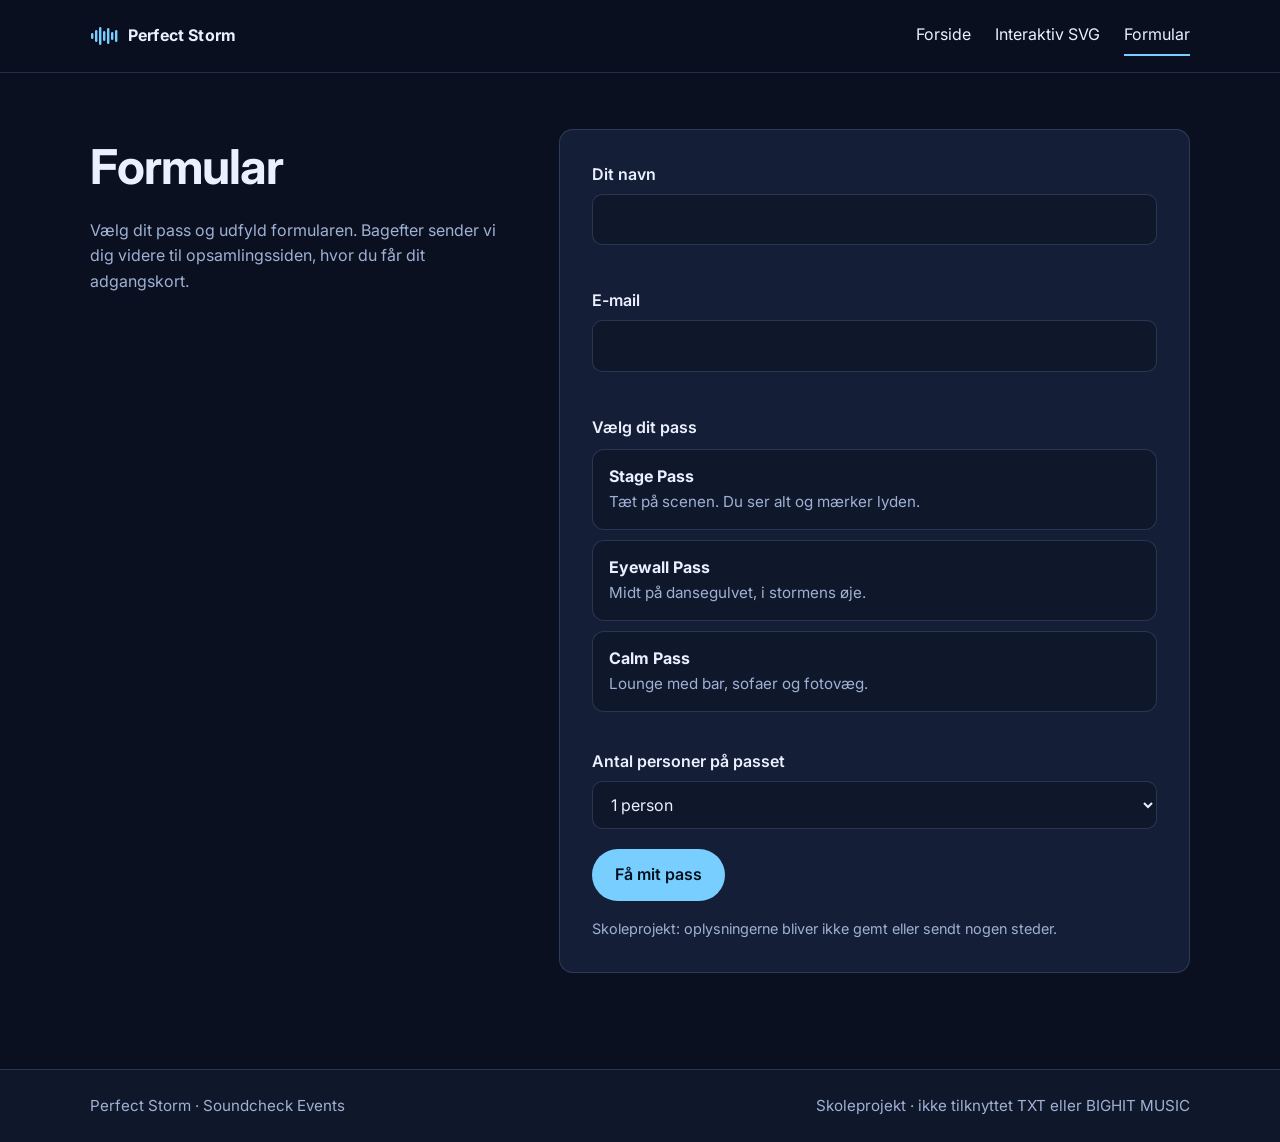
==== Main_file/formular.html @ 6b2913b9 "Actual stuff" ====
<!doctype html>
<html lang="da">
<head>
  <meta charset="utf-8">
  <meta name="viewport" content="width=device-width, initial-scale=1">
  <title>Formular | Perfect Storm Launch Party</title>
  <meta name="description" content="Få dit pass til Perfect Storm Launch Party.">
  <link rel="preconnect" href="https://fonts.googleapis.com">
  <link rel="preconnect" href="https://fonts.gstatic.com" crossorigin>
  <link href="https://fonts.googleapis.com/css2?family=Inter:wght@400;500;600;700;800&display=swap" rel="stylesheet">
  <link rel="stylesheet" href="css/style.css">
  <script src="js/config.js" defer></script>
  <script src="js/components.js" defer></script>
  <script src="js/formular.js" defer></script>
</head>
<body data-page="formular">

  <div id="site-header"></div>

  <main id="main" class="page">
    <div class="container split">

      <div>
        <h1>Formular</h1>
        <p class="intro">Vælg dit pass og udfyld formularen. Bagefter sender vi dig videre til opsamlingssiden, hvor du får dit adgangskort.</p>
      </div>

      <form id="rsvp" class="form-card" novalidate>

        <div class="field">
          <label for="guest-name">Dit navn</label>
          <input id="guest-name" name="guest" type="text" autocomplete="name" maxlength="60" required aria-describedby="err-guest">
          <p class="error" id="err-guest" aria-live="polite"></p>
        </div>

        <div class="field">
          <label for="guest-email">E-mail</label>
          <input id="guest-email" name="email" type="email" autocomplete="email" required aria-describedby="err-email">
          <p class="error" id="err-email" aria-live="polite"></p>
        </div>

        <fieldset aria-describedby="err-pass">
          <legend>Vælg dit pass</legend>
          <div class="pass-options">
            <label class="pass-option">
              <input type="radio" name="pass" value="stage">
              <span class="pass-box"><strong>Stage Pass</strong><small>Tæt på scenen. Du ser alt og mærker lyden.</small></span>
            </label>
            <label class="pass-option">
              <input type="radio" name="pass" value="floor">
              <span class="pass-box"><strong>Eyewall Pass</strong><small>Midt på dansegulvet, i stormens øje.</small></span>
            </label>
            <label class="pass-option">
              <input type="radio" name="pass" value="lounge">
              <span class="pass-box"><strong>Calm Pass</strong><small>Lounge med bar, sofaer og fotovæg.</small></span>
            </label>
          </div>
          <p class="error" id="err-pass" aria-live="polite"></p>
        </fieldset>

        <div class="field">
          <label for="guests">Antal personer på passet</label>
          <select id="guests" name="guests">
            <option value="1">1 person</option>
            <option value="2">2 personer</option>
            <option value="3">3 personer</option>
            <option value="4">4 personer</option>
          </select>
        </div>

        <button class="btn btn-primary" type="submit">Få mit pass</button>
        <p class="form-note">Skoleprojekt: oplysningerne bliver ikke gemt eller sendt nogen steder.</p>
      </form>

    </div>
  </main>

  <div id="site-footer"></div>

</body>
</html>
---- Main_file/css/style.css ----
/* Perfect Storm Launch Party – Tema 4
   Farver og mål ligger som variabler øverst, så du nemt kan ændre dem. */

:root {
  --bg: #0a1020;
  --bg-soft: #0f172b;
  --surface: #141e36;
  --surface-2: #1a2745;
  --line: rgba(160, 190, 255, 0.18);
  --text: #eaf0ff;
  --muted: #9fb1d3;
  --accent: #78cfff;
  --accent-ink: #04101e;
  --lilac: #c4b2ff;
  --red: #ff5468;
  --radius: 14px;
  --max: 1100px;
  --gutter: clamp(20px, 5vw, 40px);
  --font: "Inter", system-ui, -apple-system, "Segoe UI", Roboto, sans-serif;
}

*,
*::before,
*::after { box-sizing: border-box; }

[hidden] { display: none !important; }

html { scroll-behavior: smooth; }

body {
  margin: 0;
  min-height: 100vh;
  display: flex;
  flex-direction: column;
  background: var(--bg);
  color: var(--text);
  font-family: var(--font);
  line-height: 1.6;
  -webkit-font-smoothing: antialiased;
}

body:has(dialog[open]) { overflow: hidden; }

main { flex: 1; }
svg { display: block; }
a { color: inherit; }

:focus-visible {
  outline: 3px solid var(--lilac);
  outline-offset: 3px;
}

.container {
  width: min(100% - 2 * var(--gutter), var(--max));
  margin-inline: auto;
}

.skip-link {
  position: absolute;
  left: -999px;
  top: 8px;
  z-index: 100;
  padding: 8px 14px;
  border-radius: 8px;
  background: var(--accent);
  color: var(--accent-ink);
  font-weight: 600;
}
.skip-link:focus { left: 8px; }

/* ---------- Header ---------- */

.site-header {
  position: sticky;
  top: 0;
  z-index: 50;
  background: rgba(10, 16, 32, 0.86);
  backdrop-filter: blur(10px);
  -webkit-backdrop-filter: blur(10px);
  border-bottom: 1px solid var(--line);
}

.header-inner {
  display: flex;
  align-items: center;
  justify-content: space-between;
  gap: 16px;
  min-height: 72px;
}

.brand {
  display: flex;
  align-items: center;
  gap: 10px;
  font-weight: 700;
  letter-spacing: 0.01em;
  text-decoration: none;
}
.brand-mark { width: 28px; height: 20px; color: var(--accent); }

.site-nav ul {
  display: flex;
  gap: 24px;
  margin: 0;
  padding: 0;
  list-style: none;
}
.site-nav a {
  display: inline-block;
  padding: 6px 0;
  border-bottom: 2px solid transparent;
  text-decoration: none;
}
.site-nav a:hover { border-color: var(--line); }
.site-nav a[aria-current="page"] { border-color: var(--accent); }

.menu-btn {
  display: none;
  padding: 8px 16px;
  border: 1px solid var(--line);
  border-radius: 8px;
  background: var(--surface);
  color: var(--text);
  font: inherit;
  cursor: pointer;
}

@media (max-width: 720px) {
  .menu-btn { display: inline-flex; }
  .site-nav {
    display: none;
    position: absolute;
    top: 100%;
    left: 0;
    right: 0;
    padding: 8px var(--gutter) 16px;
    background: var(--bg-soft);
    border-bottom: 1px solid var(--line);
  }
  .site-header[data-open="true"] .site-nav { display: block; }
  .site-nav ul { flex-direction: column; gap: 0; }
  .site-nav a { display: block; padding: 12px 0; }
}

/* ---------- Footer ---------- */

.site-footer {
  padding-block: 24px;
  border-top: 1px solid var(--line);
  background: var(--bg-soft);
  color: var(--muted);
  font-size: 0.95rem;
}
.footer-inner {
  display: flex;
  flex-wrap: wrap;
  justify-content: space-between;
  gap: 8px 24px;
}

/* ---------- Knapper ---------- */

.btn {
  display: inline-flex;
  align-items: center;
  gap: 8px;
  padding: 12px 22px;
  border: 1px solid transparent;
  border-radius: 999px;
  font: inherit;
  font-weight: 600;
  text-decoration: none;
  cursor: pointer;
  transition: transform 0.15s, background 0.15s;
}
.btn-primary { background: var(--accent); color: var(--accent-ink); }
.btn-primary:hover { background: #9fdcff; transform: translateY(-1px); }
.btn-ghost { border-color: var(--line); background: transparent; color: var(--text); }
.btn-ghost:hover { background: rgba(255, 255, 255, 0.06); }

.text-link {
  color: var(--accent);
  font-weight: 600;
  text-decoration: none;
  border-bottom: 1px solid transparent;
}
.text-link:hover { border-color: currentColor; }

.eyebrow {
  margin: 0 0 16px;
  color: var(--red);
  font-size: 0.85rem;
  font-weight: 700;
  letter-spacing: 0.14em;
  text-transform: uppercase;
}

/* ---------- Hero (fuld bredde) ---------- */

.hero {
  position: relative;
  display: grid;
  align-items: center;
  min-height: min(78vh, 720px);
  overflow: hidden;
  border-bottom: 1px solid var(--line);
  background:
    radial-gradient(1200px 500px at 70% -10%, rgba(120, 207, 255, 0.22), transparent 60%),
    radial-gradient(800px 400px at 10% 110%, rgba(196, 178, 255, 0.16), transparent 60%),
    linear-gradient(180deg, #0b1328 0%, #0a1020 100%);
}
.hero-inner { position: relative; z-index: 1; padding-block: 96px 170px; }
.hero h1 {
  margin: 0 0 20px;
  font-size: clamp(2.6rem, 7vw, 5.2rem);
  line-height: 1.02;
  letter-spacing: -0.02em;
}
.hero .lead {
  max-width: 52ch;
  margin: 0 0 24px;
  color: var(--muted);
  font-size: 1.15rem;
}
.chips {
  display: flex;
  flex-wrap: wrap;
  gap: 10px;
  margin: 0 0 32px;
  padding: 0;
  list-style: none;
}
.chips li {
  padding: 6px 14px;
  border: 1px solid var(--line);
  border-radius: 999px;
  background: rgba(255, 255, 255, 0.04);
  color: var(--muted);
  font-size: 0.95rem;
}
.hero-actions { display: flex; flex-wrap: wrap; gap: 12px; }

.hero-wave {
  position: absolute;
  inset: auto 0 0 0;
  height: 140px;
  display: flex;
  align-items: center;
  justify-content: center;
  gap: 6px;
  overflow: hidden;
  opacity: 0.55;
  -webkit-mask-image: linear-gradient(90deg, transparent, #000 20%, #000 80%, transparent);
  mask-image: linear-gradient(90deg, transparent, #000 20%, #000 80%, transparent);
}
.hero-wave span {
  flex: none;
  width: 4px;
  height: var(--h);
  border-radius: 4px;
  background: linear-gradient(180deg, var(--accent), var(--lilac));
  animation: pulse 2.4s ease-in-out infinite;
  animation-delay: var(--d);
}
@keyframes pulse {
  0%, 100% { transform: scaleY(0.55); }
  50% { transform: scaleY(1); }
}

@media (prefers-reduced-motion: reduce) {
  html { scroll-behavior: auto; }
  .hero-wave span { animation: none; }
  .btn, .card { transition: none; }
}

/* ---------- Sektioner og kort ---------- */

.section { padding-block: clamp(56px, 9vw, 96px); }
.section-head { max-width: 60ch; margin-bottom: 36px; }
.section h2 {
  margin: 0 0 8px;
  font-size: clamp(1.8rem, 4vw, 2.6rem);
  line-height: 1.1;
  letter-spacing: -0.015em;
}
.section .sub { margin: 0; color: var(--muted); font-size: 1.1rem; }

.cards {
  display: grid;
  grid-template-columns: repeat(auto-fit, minmax(240px, 1fr));
  gap: 20px;
}
.card {
  display: flex;
  flex-direction: column;
  gap: 8px;
  padding: 24px;
  border: 1px solid var(--line);
  border-radius: var(--radius);
  background: var(--surface);
  color: inherit;
  font: inherit;
  text-align: left;
  cursor: pointer;
  transition: border-color 0.2s, transform 0.2s, background 0.2s;
}
.card:hover { border-color: var(--accent); background: var(--surface-2); transform: translateY(-3px); }
.card h3 { margin: 0; font-size: 1.25rem; }
.card p { margin: 0; color: var(--muted); }
.card .more { margin-top: auto; padding-top: 12px; color: var(--accent); font-weight: 600; }

.band {
  border-block: 1px solid var(--line);
  background: linear-gradient(135deg, #12204a, #1b1440);
}
.teasers {
  display: grid;
  grid-template-columns: repeat(auto-fit, minmax(280px, 1fr));
  gap: 24px;
}
.teaser {
  display: flex;
  flex-direction: column;
  align-items: flex-start;
  gap: 12px;
  padding: 32px;
  border: 1px solid var(--line);
  border-radius: var(--radius);
  background: rgba(255, 255, 255, 0.05);
}
.teaser h3 { margin: 0; font-size: 1.5rem; }
.teaser p { margin: 0 0 8px; color: var(--muted); }

/* ---------- Popup-artikler ---------- */

dialog.popup {
  width: min(640px, calc(100% - 32px));
  max-height: min(86vh, 760px);
  padding: 0;
  overflow: auto;
  border: 1px solid var(--line);
  border-radius: 18px;
  background: var(--surface);
  color: var(--text);
  box-shadow: 0 30px 80px rgba(0, 0, 0, 0.6);
}
dialog.popup::backdrop {
  background: rgba(3, 7, 18, 0.7);
  backdrop-filter: blur(4px);
}
.popup-body { position: relative; padding: clamp(24px, 5vw, 40px); }
.popup-body h2 { margin: 0 0 12px; font-size: 1.9rem; line-height: 1.15; }
.popup-body p { color: var(--muted); }
.popup-close {
  position: absolute;
  top: 14px;
  right: 14px;
  width: 40px;
  height: 40px;
  border: 1px solid var(--line);
  border-radius: 50%;
  background: var(--bg-soft);
  color: var(--text);
  font-size: 1.4rem;
  line-height: 1;
  cursor: pointer;
}
.popup-close:hover { border-color: var(--accent); }

.timeline { display: grid; gap: 12px; margin: 20px 0 0; padding: 0; list-style: none; }
.timeline li { display: grid; grid-template-columns: 72px 1fr; gap: 12px; }
.timeline time { color: var(--accent); font-weight: 700; }
.facts { margin: 16px 0 0; padding-left: 20px; color: var(--muted); }
.facts li { margin-bottom: 6px; }

/* ---------- Undersider ---------- */

.page { padding-block: 56px 96px; }
.page h1 { margin: 0 0 12px; font-size: clamp(2rem, 5vw, 3rem); letter-spacing: -0.02em; }
.page .intro { max-width: 60ch; margin: 0; color: var(--muted); }

.split {
  display: grid;
  grid-template-columns: minmax(0, 1fr) minmax(0, 1.5fr);
  gap: 48px;
  align-items: start;
}
@media (max-width: 860px) { .split { grid-template-columns: 1fr; gap: 28px; } }

/* ---------- Interaktiv SVG ---------- */

.explore {
  display: grid;
  grid-template-columns: minmax(0, 2fr) minmax(0, 1fr);
  gap: 32px;
  align-items: start;
  margin-top: 32px;
}
@media (max-width: 900px) { .explore { grid-template-columns: 1fr; } }

.svg-panel {
  padding: 16px;
  border: 1px solid var(--line);
  border-radius: var(--radius);
  background: var(--bg-soft);
}
.svg-panel svg { width: 100%; height: auto; }
.map-hint { margin: 12px 4px 0; color: var(--muted); font-size: 0.95rem; }

.room { fill: rgba(255, 255, 255, 0.03); stroke: var(--line); stroke-width: 2; }
.decor { fill: none; stroke: rgba(160, 190, 255, 0.35); stroke-width: 1.5; }
.decor-label { fill: var(--muted); font: 500 13px var(--font); }

.zone { cursor: pointer; outline: none; }
.zone .shape {
  fill: rgba(120, 207, 255, 0.1);
  stroke: rgba(120, 207, 255, 0.55);
  stroke-width: 2;
  transition: fill 0.2s, stroke 0.2s, stroke-width 0.2s;
}
.zone .ring {
  fill: none;
  stroke: rgba(160, 190, 255, 0.3);
  stroke-dasharray: 6 8;
  pointer-events: none;
}
.zone text { fill: var(--text); font: 700 18px var(--font); pointer-events: none; }
.zone .zone-sub { fill: var(--muted); font-weight: 400; font-size: 13px; }
.zone:hover .shape,
.zone.is-hover .shape { fill: rgba(120, 207, 255, 0.25); }
.zone.is-active .shape { fill: rgba(255, 84, 104, 0.28); stroke: var(--red); stroke-width: 3; }
.zone:focus-visible .shape { stroke: var(--lilac); stroke-width: 4; }

.accordion {
  padding: 20px;
  border: 1px solid var(--line);
  border-radius: var(--radius);
  background: var(--surface);
}
.accordion > h2 { margin: 0 0 12px; font-size: 1.5rem; }
.acc-item {
  margin-top: 10px;
  overflow: hidden;
  border: 1px solid var(--line);
  border-radius: 10px;
  background: var(--bg-soft);
}
.acc-item.is-open,
.acc-item.is-hover { border-color: var(--accent); }
.acc-head { margin: 0; font-size: 1rem; }
.acc-btn {
  display: flex;
  align-items: center;
  justify-content: space-between;
  gap: 12px;
  width: 100%;
  padding: 16px 18px;
  border: 0;
  background: none;
  color: inherit;
  font: inherit;
  font-weight: 700;
  text-align: left;
  cursor: pointer;
}
.acc-btn::after { content: "+"; color: var(--accent); font-size: 1.4rem; line-height: 1; }
.acc-btn[aria-expanded="true"]::after { content: "–"; }
.acc-panel { padding: 0 18px 18px; color: var(--muted); }
.acc-panel p { margin: 0 0 12px; }

/* ---------- Formular ---------- */

.form-card {
  padding: clamp(20px, 4vw, 32px);
  border: 1px solid var(--line);
  border-radius: var(--radius);
  background: var(--surface);
}
.field { display: grid; gap: 6px; margin-bottom: 20px; }
label, legend { font-weight: 600; }
legend { padding: 0; }
input[type="text"],
input[type="email"],
select {
  width: 100%;
  padding: 12px 14px;
  border: 1px solid var(--line);
  border-radius: 10px;
  background: var(--bg-soft);
  color: var(--text);
  font: inherit;
}
input[aria-invalid="true"] { border-color: var(--red); }
input:focus-visible,
select:focus-visible { outline: 3px solid var(--lilac); outline-offset: 1px; }

fieldset { margin: 0 0 20px; padding: 0; border: 0; }
.pass-options { display: grid; gap: 10px; margin-top: 8px; }
.pass-option { position: relative; display: block; font-weight: 400; }
.pass-option input { position: absolute; inset: 0; margin: 0; opacity: 0; cursor: pointer; }
.pass-box {
  display: block;
  padding: 14px 16px;
  border: 1px solid var(--line);
  border-radius: 12px;
  background: var(--bg-soft);
  transition: border-color 0.2s, background 0.2s;
}
.pass-box strong { display: block; }
.pass-box small { color: var(--muted); font-size: 0.95rem; }
.pass-option:hover .pass-box { border-color: rgba(120, 207, 255, 0.5); }
.pass-option input:checked + .pass-box { border-color: var(--accent); background: rgba(120, 207, 255, 0.1); }
.pass-option input:focus-visible + .pass-box { outline: 3px solid var(--lilac); outline-offset: 2px; }

.error { min-height: 1.2em; margin: 0; color: #ff9aa6; font-size: 0.9rem; }
.form-note { margin: 16px 0 0; color: var(--muted); font-size: 0.9rem; }

/* ---------- Opsamling: passet ---------- */

.ticket {
  position: relative;
  display: grid;
  grid-template-columns: 1fr 200px;
  overflow: hidden;
  border: 1px solid var(--line);
  border-radius: 20px;
  background: linear-gradient(135deg, #15244d, #1d1546);
}
.ticket::before,
.ticket::after {
  content: "";
  position: absolute;
  right: 188px;
  width: 24px;
  height: 24px;
  border-radius: 50%;
  background: var(--bg);
}
.ticket::before { top: -12px; }
.ticket::after { bottom: -12px; }
.ticket-main { padding: 32px; }
.ticket-title { margin: 0 0 20px; font-size: 1.8rem; line-height: 1.15; letter-spacing: -0.01em; }
.ticket-details { display: grid; grid-template-columns: repeat(2, minmax(0, 1fr)); gap: 16px 20px; margin: 0; }
.ticket-details dt { color: var(--muted); font-size: 0.8rem; letter-spacing: 0.08em; text-transform: uppercase; }
.ticket-details dd { margin: 0; font-weight: 600; overflow-wrap: anywhere; }
.ticket-stub {
  display: flex;
  flex-direction: column;
  align-items: center;
  justify-content: center;
  gap: 12px;
  padding: 24px;
  border-left: 2px dashed var(--line);
  background: rgba(0, 0, 0, 0.18);
}
.barcode { width: 100%; height: auto; color: var(--text); }
.ticket-code { font-family: ui-monospace, SFMono-Regular, Menlo, monospace; font-size: 0.95rem; letter-spacing: 0.08em; }
.ticket-actions { display: flex; flex-wrap: wrap; gap: 12px; margin-top: 24px; }

@media (max-width: 640px) {
  .ticket { grid-template-columns: 1fr; }
  .ticket::before, .ticket::after { display: none; }
  .ticket-stub { border-left: 0; border-top: 2px dashed var(--line); }
  .ticket-details { grid-template-columns: 1fr; }
}

.empty-state {
  padding: 28px;
  border: 1px dashed var(--line);
  border-radius: var(--radius);
  background: var(--surface);
}
.empty-state h2 { margin: 0 0 8px; }
.empty-state p { margin: 0 0 16px; color: var(--muted); }

/* ---------- Print ---------- */

@media print {
  :root { --bg: #fff; --text: #000; --muted: #333; --line: #000; }
  .site-header, .site-footer, .no-print, .skip-link { display: none !important; }
  body { background: #fff; color: #000; }
  .ticket { background: #fff; border-color: #000; }
  .ticket::before, .ticket::after { background: #fff; }
  .ticket-stub { background: #fff; }
}
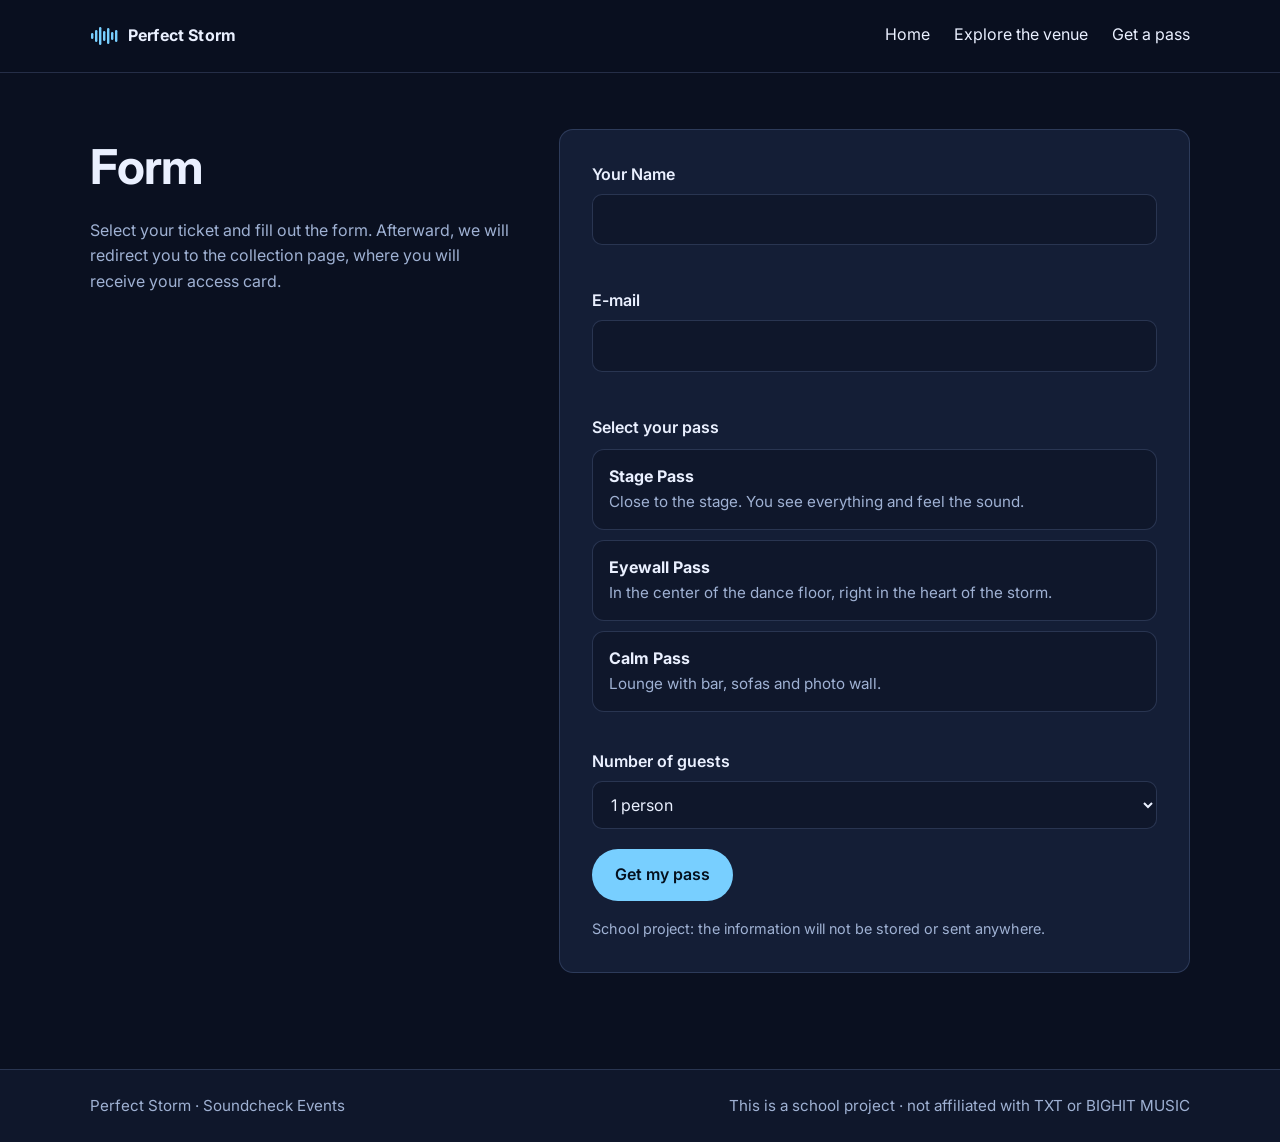
==== commit 7521293f: "Change to english text" ====
--- a/Main_file/formular.html
+++ b/Main_file/formular.html
@@ -1,81 +1,76 @@
 <!doctype html>
-<html lang="da">
-<head>
-  <meta charset="utf-8">
-  <meta name="viewport" content="width=device-width, initial-scale=1">
-  <title>Formular | Perfect Storm Launch Party</title>
-  <meta name="description" content="Få dit pass til Perfect Storm Launch Party.">
-  <link rel="preconnect" href="https://fonts.googleapis.com">
-  <link rel="preconnect" href="https://fonts.gstatic.com" crossorigin>
-  <link href="https://fonts.googleapis.com/css2?family=Inter:wght@400;500;600;700;800&display=swap" rel="stylesheet">
-  <link rel="stylesheet" href="css/style.css">
-  <script src="js/config.js" defer></script>
-  <script src="js/components.js" defer></script>
-  <script src="js/formular.js" defer></script>
-</head>
-<body data-page="formular">
+<html lang="en">
+  <head>
+    <meta charset="utf-8" />
+    <meta name="viewport" content="width=device-width, initial-scale=1" />
+    <title>Form | Perfect Storm Launch Party</title>
+    <meta name="description" content="Get your ticket for the Perfect Storm Launch Party." />
+    <link rel="preconnect" href="https://fonts.googleapis.com" />
+    <link rel="preconnect" href="https://fonts.gstatic.com" crossorigin />
+    <link href="https://fonts.googleapis.com/css2?family=Inter:wght@400;500;600;700;800&display=swap" rel="stylesheet" />
+    <link rel="stylesheet" href="css/style.css" />
+    <script src="js/config.js" defer></script>
+    <script src="js/components.js" defer></script>
+    <script src="js/formular.js" defer></script>
+  </head>
+  <body data-page="formular">
+    <div id="site-header"></div>
 
-  <div id="site-header"></div>
-
-  <main id="main" class="page">
-    <div class="container split">
-
-      <div>
-        <h1>Formular</h1>
-        <p class="intro">Vælg dit pass og udfyld formularen. Bagefter sender vi dig videre til opsamlingssiden, hvor du får dit adgangskort.</p>
-      </div>
-
-      <form id="rsvp" class="form-card" novalidate>
-
-        <div class="field">
-          <label for="guest-name">Dit navn</label>
-          <input id="guest-name" name="guest" type="text" autocomplete="name" maxlength="60" required aria-describedby="err-guest">
-          <p class="error" id="err-guest" aria-live="polite"></p>
+    <main id="main" class="page">
+      <div class="container split">
+        <div>
+          <h1>Form</h1>
+          <p class="intro">Select your ticket and fill out the form. Afterward, we will redirect you to the collection page, where you will receive your access card.</p>
         </div>
 
-        <div class="field">
-          <label for="guest-email">E-mail</label>
-          <input id="guest-email" name="email" type="email" autocomplete="email" required aria-describedby="err-email">
-          <p class="error" id="err-email" aria-live="polite"></p>
-        </div>
+        <form id="rsvp" class="form-card" novalidate>
+          <div class="field">
+            <label for="guest-name">Your Name</label>
+            <input id="guest-name" name="guest" type="text" autocomplete="name" maxlength="60" required aria-describedby="err-guest" />
+            <p class="error" id="err-guest" aria-live="polite"></p>
+          </div>
 
-        <fieldset aria-describedby="err-pass">
-          <legend>Vælg dit pass</legend>
-          <div class="pass-options">
-            <label class="pass-option">
-              <input type="radio" name="pass" value="stage">
-              <span class="pass-box"><strong>Stage Pass</strong><small>Tæt på scenen. Du ser alt og mærker lyden.</small></span>
-            </label>
-            <label class="pass-option">
-              <input type="radio" name="pass" value="floor">
-              <span class="pass-box"><strong>Eyewall Pass</strong><small>Midt på dansegulvet, i stormens øje.</small></span>
-            </label>
-            <label class="pass-option">
-              <input type="radio" name="pass" value="lounge">
-              <span class="pass-box"><strong>Calm Pass</strong><small>Lounge med bar, sofaer og fotovæg.</small></span>
-            </label>
+          <div class="field">
+            <label for="guest-email">E-mail</label>
+            <input id="guest-email" name="email" type="email" autocomplete="email" required aria-describedby="err-email" />
+            <p class="error" id="err-email" aria-live="polite"></p>
           </div>
-          <p class="error" id="err-pass" aria-live="polite"></p>
-        </fieldset>
 
-        <div class="field">
-          <label for="guests">Antal personer på passet</label>
-          <select id="guests" name="guests">
-            <option value="1">1 person</option>
-            <option value="2">2 personer</option>
-            <option value="3">3 personer</option>
-            <option value="4">4 personer</option>
-          </select>
-        </div>
+          <fieldset aria-describedby="err-pass">
+            <legend>Select your pass</legend>
+            <div class="pass-options">
+              <label class="pass-option">
+                <input type="radio" name="pass" value="stage" />
+                <span class="pass-box"><strong>Stage Pass</strong><small>Close to the stage. You see everything and feel the sound.</small></span>
+              </label>
+              <label class="pass-option">
+                <input type="radio" name="pass" value="floor" />
+                <span class="pass-box"><strong>Eyewall Pass</strong><small>In the center of the dance floor, right in the heart of the storm.</small></span>
+              </label>
+              <label class="pass-option">
+                <input type="radio" name="pass" value="lounge" />
+                <span class="pass-box"><strong>Calm Pass</strong><small>Lounge with bar, sofas and photo wall.</small></span>
+              </label>
+            </div>
+            <p class="error" id="err-pass" aria-live="polite"></p>
+          </fieldset>
 
-        <button class="btn btn-primary" type="submit">Få mit pass</button>
-        <p class="form-note">Skoleprojekt: oplysningerne bliver ikke gemt eller sendt nogen steder.</p>
-      </form>
+          <div class="field">
+            <label for="guests">Number of guests</label>
+            <select id="guests" name="guests">
+              <option value="1">1 person</option>
+              <option value="2">2 people</option>
+              <option value="3">3 people</option>
+              <option value="4">4 people</option>
+            </select>
+          </div>
 
-    </div>
-  </main>
+          <button class="btn btn-primary" type="submit">Get my pass</button>
+          <p class="form-note">School project: the information will not be stored or sent anywhere.</p>
+        </form>
+      </div>
+    </main>
 
-  <div id="site-footer"></div>
-
-</body>
+    <div id="site-footer"></div>
+  </body>
 </html>
--- a/Main_file/css/style.css
+++ b/Main_file/css/style.css
@@ -1,6 +1,6 @@
 /* Perfect Storm Launch Party – Tema 4
-   Farver og mål ligger som variabler øverst, så du nemt kan ændre dem. */
-
+  
+   CSS-styling til webstedet. */  
 :root {
   --bg: #0a1020;
   --bg-soft: #0f172b;
@@ -158,7 +158,7 @@
   gap: 8px 24px;
 }
 
-/* ---------- Knapper ---------- */
+/* ---------- Buttons ---------- */
 
 .btn {
   display: inline-flex;
@@ -195,7 +195,7 @@
   text-transform: uppercase;
 }
 
-/* ---------- Hero (fuld bredde) ---------- */
+/* ---------- Hero full width ---------- */
 
 .hero {
   position: relative;
@@ -273,7 +273,7 @@
   .btn, .card { transition: none; }
 }
 
-/* ---------- Sektioner og kort ---------- */
+/* ---------- Sections and Cards ---------- */
 
 .section { padding-block: clamp(56px, 9vw, 96px); }
 .section-head { max-width: 60ch; margin-bottom: 36px; }
@@ -331,7 +331,7 @@
 .teaser h3 { margin: 0; font-size: 1.5rem; }
 .teaser p { margin: 0 0 8px; color: var(--muted); }
 
-/* ---------- Popup-artikler ---------- */
+/* ---------- Popup Articles ---------- */
 
 dialog.popup {
   width: min(640px, calc(100% - 32px));
@@ -373,7 +373,7 @@
 .facts { margin: 16px 0 0; padding-left: 20px; color: var(--muted); }
 .facts li { margin-bottom: 6px; }
 
-/* ---------- Undersider ---------- */
+/* ---------- Underpages ---------- */
 
 .page { padding-block: 56px 96px; }
 .page h1 { margin: 0 0 12px; font-size: clamp(2rem, 5vw, 3rem); letter-spacing: -0.02em; }
@@ -387,7 +387,7 @@
 }
 @media (max-width: 860px) { .split { grid-template-columns: 1fr; gap: 28px; } }
 
-/* ---------- Interaktiv SVG ---------- */
+/* ---------- Interactive SVG ---------- */
 
 .explore {
   display: grid;
